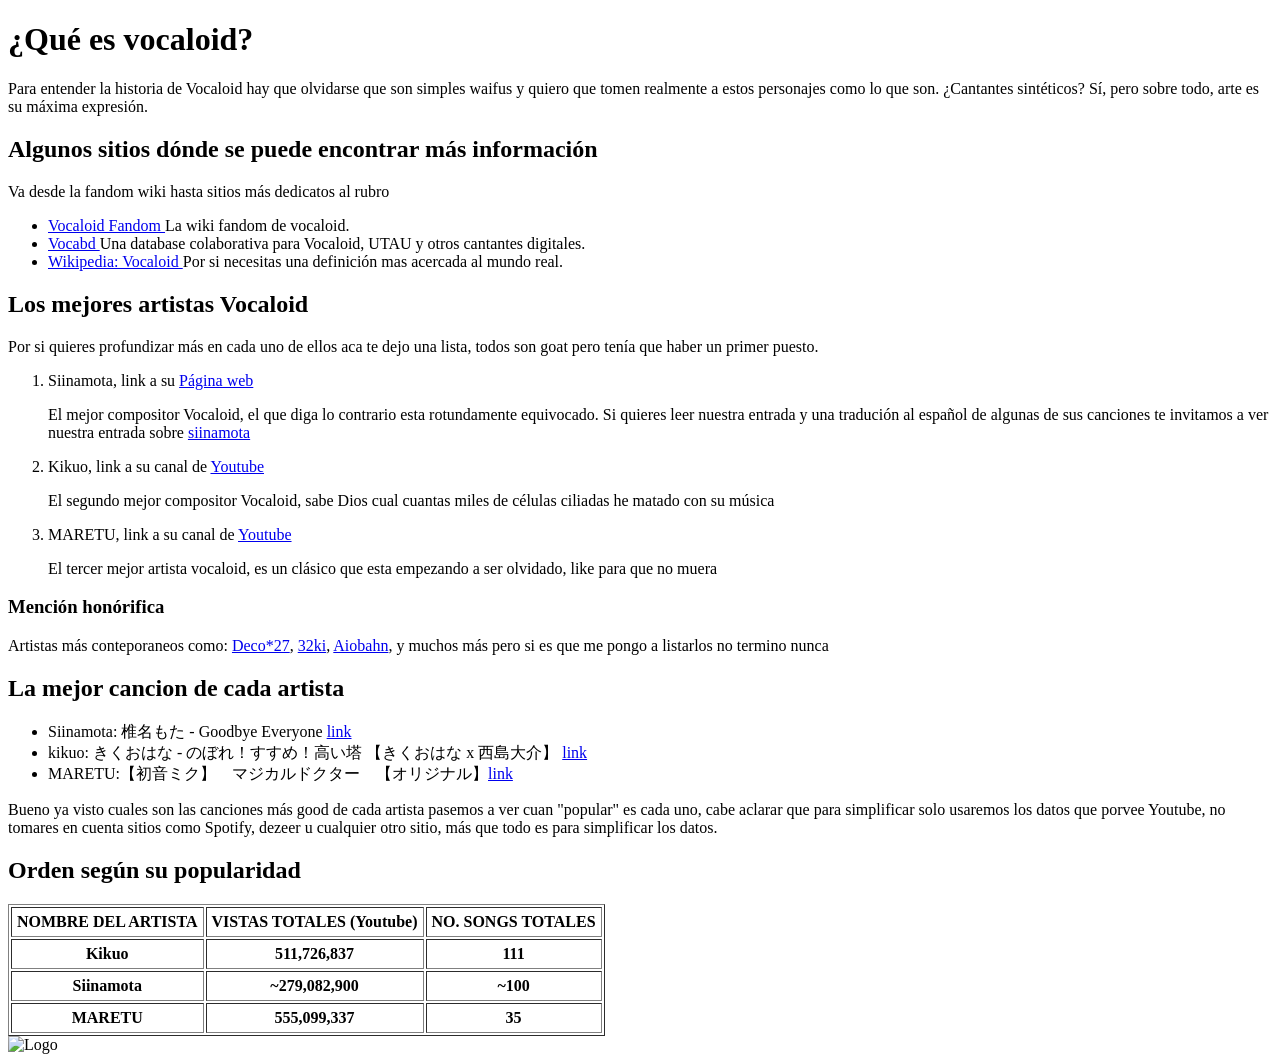
==== index.html @ b28a48ec "ya no se que hacer" ====
<!DOCTYPE html>
<html lang="es">
<head>
    <meta charset="UTF-8">
    <title>Mejores artistas de Vocaloid</title>
</head>

<body>

    <h1>¿Qué es vocaloid?</h1>

    <!--- Definicion corta de vocaloid --->
    <p>Para entender la historia de Vocaloid hay que olvidarse que son simples waifus y quiero que tomen realmente a estos personajes como lo que son. ¿Cantantes sintéticos? Sí, pero sobre todo, arte es su máxima expresión.</p>
    <!---- Hipervinculos-->

    <h2> Algunos sitios dónde se puede encontrar más información</h2>
    <p> Va desde la fandom wiki hasta sitios más dedicatos al rubro</p>
    <ul>
        <li> <a href="https://vocaloid.fandom.com/wiki/Vocaloid_Wiki" target="_blank"> Vocaloid Fandom </a> La wiki fandom de vocaloid.</li>
        <li> <a href="https://vocadb.net/" target="_blank"> Vocabd </a> Una database colaborativa para Vocaloid, UTAU y otros cantantes digitales.</li>       
        <li> <a href="https://es.wikipedia.org/wiki/Vocaloid" target="_blank"> Wikipedia: Vocaloid </a> Por si necesitas una definición mas acercada al mundo real.</li>       
    </ul>

<!-- los fucking goat-->
 <h2> Los mejores artistas Vocaloid</h2>
    <p>Por si quieres profundizar más en cada uno de ellos aca te dejo una lista, todos son goat pero tenía que haber un primer puesto.</p>
 <ol>
    <li> Siinamota, link a su <a href="https://siinamota.com/en/home">Página web</a></li>
      <p> El mejor compositor Vocaloid, el que diga lo contrario esta rotundamente equivocado. Si quieres leer nuestra entrada y una tradución al español de algunas de sus canciones te invitamos a ver nuestra entrada sobre <a href="entradas/siinamota.html">siinamota</a></p>
    <li> Kikuo, link a su canal de <a href="https://youtube.com/@kikuo_sound?si=L-wvLlUx569pnZjB" target="_blank">Youtube</a></li>
      <p> El segundo mejor compositor Vocaloid, sabe Dios cual cuantas miles de células ciliadas he matado con su música</p> 
    <li> MARETU, link a su canal de <a href="https://youtube.com/@maretuch?si=WQA4lwc9k3wOpXAF">Youtube</a></li>
      <p> El tercer mejor artista vocaloid, es un clásico que esta empezando a ser olvidado, like para que no muera</p>
 </ol>
    <h3>Mención honórifica</h3>
    <p>Artistas más conteporaneos como: <a href="https://youtube.com/@deco27?si=G-2xXk_pP5CT18aL">Deco*27</a>, <a href="https://youtube.com/@32ki_may?si=hazsgiJg9Bcw5jOr">32ki</a>, <a href="https://youtube.com/@aiobahn?si=n6Zbb8cbaQxRWvG4">Aiobahn</a>, y muchos más pero si es que me pongo a listarlos no termino nunca</p>

 <!-- canciones goood mas a detalle -->
 <h2>La mejor cancion de cada artista</h2>

 <ul>
    <li>Siinamota: 椎名もた - Goodbye Everyone <a href="https://www.youtube.com/watch?v=PkaX2ke4ttM">link</a></li>
    <li>kikuo: きくおはな - のぼれ！すすめ！高い塔 【きくおはな x 西島大介】 <a href="https://www.youtube.com/watch?v=3Wlp-G-6M14">link</a></li>
    <li>MARETU:【初音ミク】　マジカルドクター　【オリジナル】<a href="https://www.youtube.com/watch?v=Y0EcKR05Ac4">link</a></li>
 </ul>

 <!-- Tabla --> 
    <p>Bueno ya visto cuales son las canciones más good de cada artista pasemos a ver cuan "popular" es cada uno, cabe aclarar que para simplificar solo usaremos los datos que porvee Youtube, no tomares en cuenta sitios como Spotify, dezeer u cualquier otro sitio, más que todo es para simplificar los datos.</p>
<h2>Orden según su popularidad</h2>
<table border="1" cellpadding="5">
    <tr>
        <th> NOMBRE DEL ARTISTA </th>
        <th> VISTAS TOTALES (Youtube) </th>
        <th> NO. SONGS TOTALES </th>
    </tr>

    <tr>
        <th> Kikuo</th>
        <th> 511,726,837 </th>
        <th> 111 </th>
    </tr>

    <tr>
        <th>Siinamota</th>
        <th>~279,082,900</th>
        <th>~100</th>
    </tr>

    <tr>
        <th> MARETU </th>
        <th> 555,099,337 </th>
        <th> 35 </th>
    </tr>



</table>

<img src="IMAGEN.png" alt="Logo">

</body>



</html>
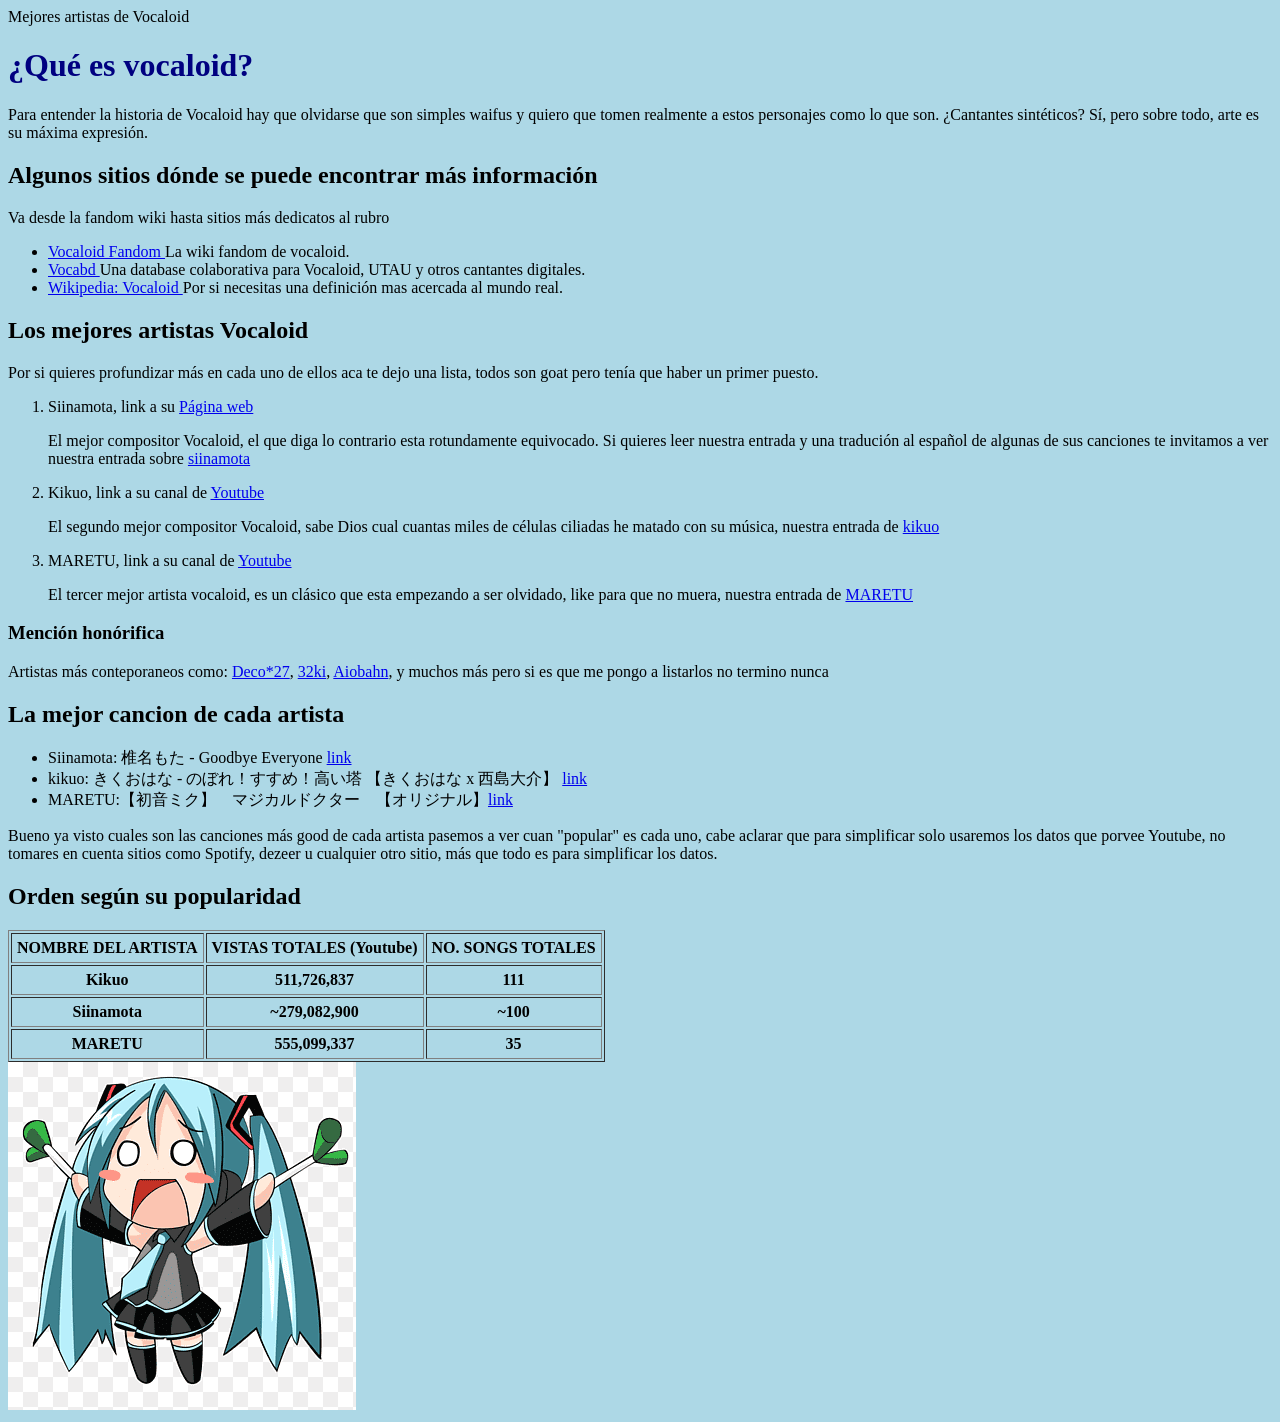
==== commit e903284f: "añadir estilos y demas" ====
--- a/index.html
+++ b/index.html
@@ -2,6 +2,7 @@
 <html lang="es">
 <head>
     <meta charset="UTF-8">
+    <link rel="stylesheet" href="css/style.css"
     <title>Mejores artistas de Vocaloid</title>
 </head>
 
@@ -28,9 +29,9 @@
     <li> Siinamota, link a su <a href="https://siinamota.com/en/home">Página web</a></li>
       <p> El mejor compositor Vocaloid, el que diga lo contrario esta rotundamente equivocado. Si quieres leer nuestra entrada y una tradución al español de algunas de sus canciones te invitamos a ver nuestra entrada sobre <a href="entradas/siinamota.html">siinamota</a></p>
     <li> Kikuo, link a su canal de <a href="https://youtube.com/@kikuo_sound?si=L-wvLlUx569pnZjB" target="_blank">Youtube</a></li>
-      <p> El segundo mejor compositor Vocaloid, sabe Dios cual cuantas miles de células ciliadas he matado con su música</p> 
+      <p> El segundo mejor compositor Vocaloid, sabe Dios cual cuantas miles de células ciliadas he matado con su música, nuestra entrada de <a href="entradas/kikuo.html">kikuo</a></p> 
     <li> MARETU, link a su canal de <a href="https://youtube.com/@maretuch?si=WQA4lwc9k3wOpXAF">Youtube</a></li>
-      <p> El tercer mejor artista vocaloid, es un clásico que esta empezando a ser olvidado, like para que no muera</p>
+      <p> El tercer mejor artista vocaloid, es un clásico que esta empezando a ser olvidado, like para que no muera, nuestra entrada de <a href="entradas/maretu.html">MARETU</a></p>
  </ol>
     <h3>Mención honórifica</h3>
     <p>Artistas más conteporaneos como: <a href="https://youtube.com/@deco27?si=G-2xXk_pP5CT18aL">Deco*27</a>, <a href="https://youtube.com/@32ki_may?si=hazsgiJg9Bcw5jOr">32ki</a>, <a href="https://youtube.com/@aiobahn?si=n6Zbb8cbaQxRWvG4">Aiobahn</a>, y muchos más pero si es que me pongo a listarlos no termino nunca</p>
@@ -76,7 +77,7 @@
 
 </table>
 
-<img src="IMAGEN.png" alt="Logo">
+<img src="images/miki_miku.png" alt="miku">
 
 </body>
 
--- a/css/style.css
+++ b/css/style.css
@@ -0,0 +1,2 @@
+body { background-color: lightblue; }
+h1 { color: navy; }
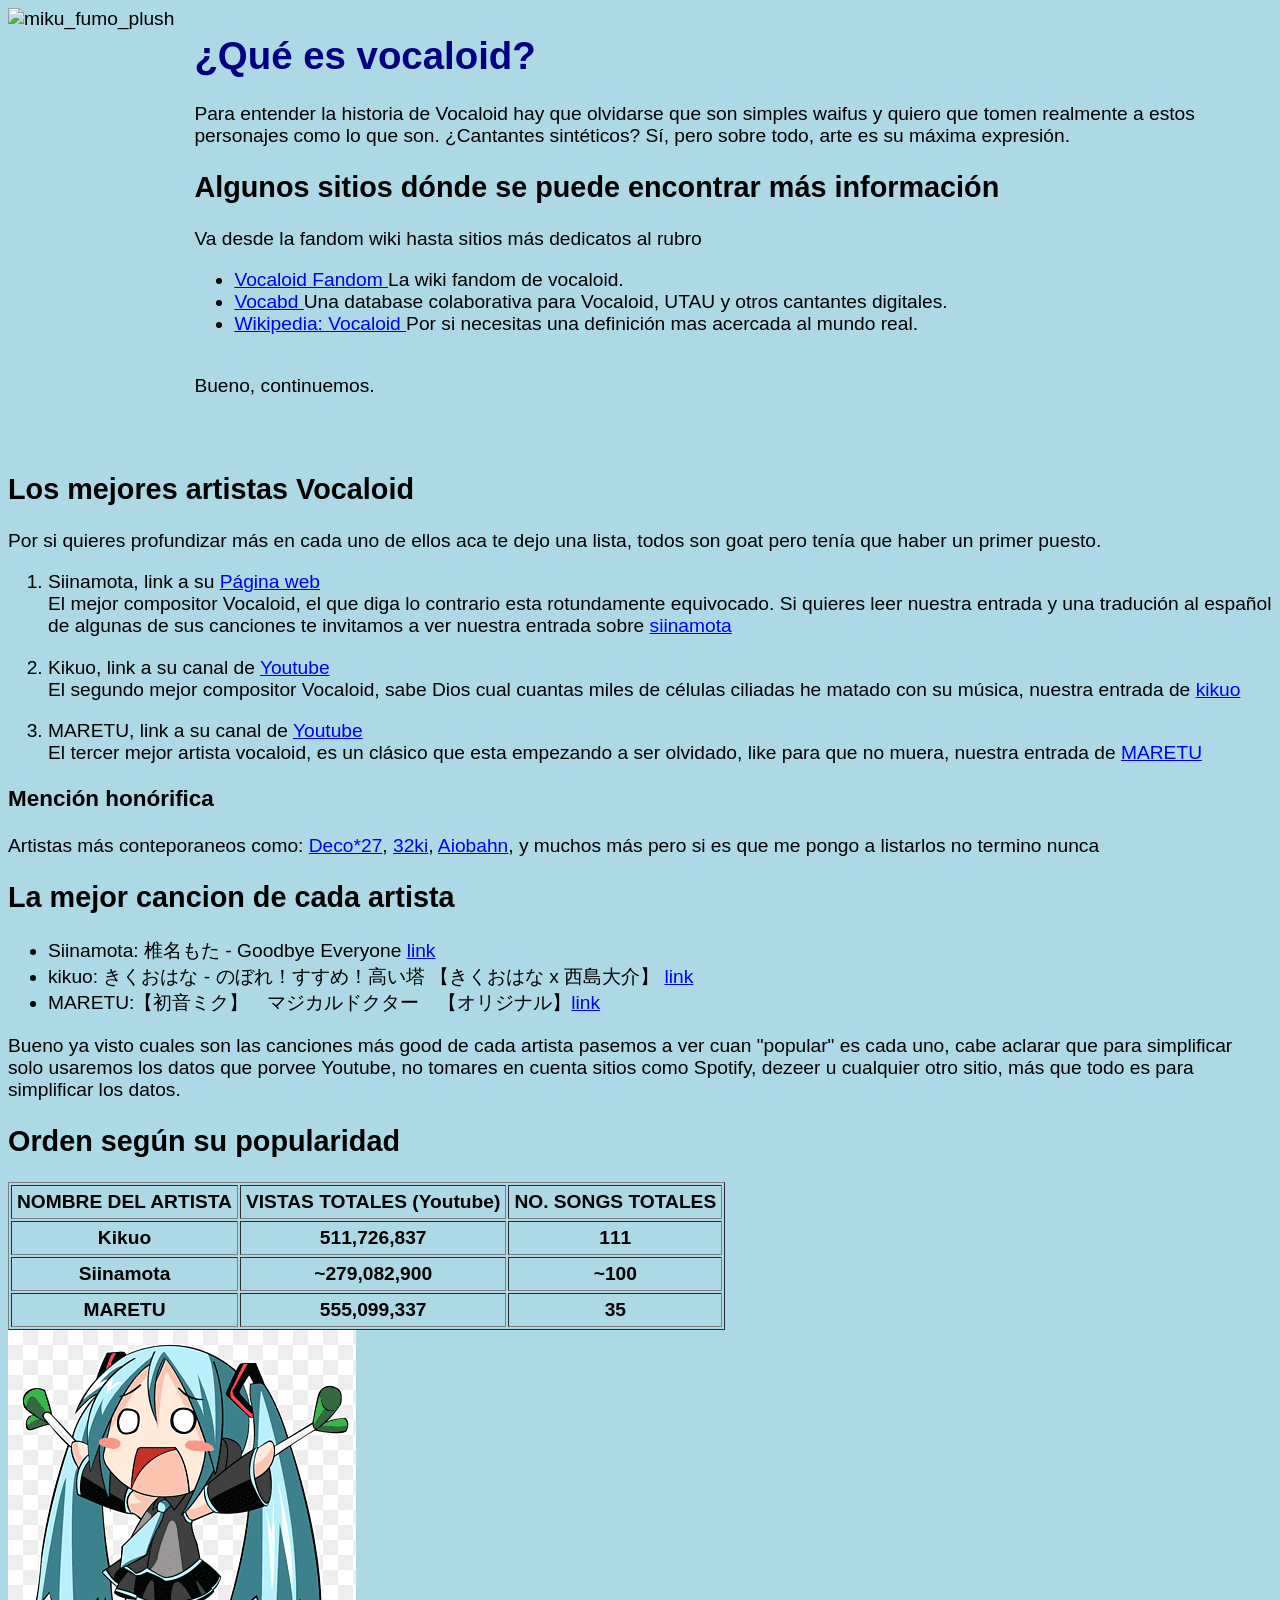
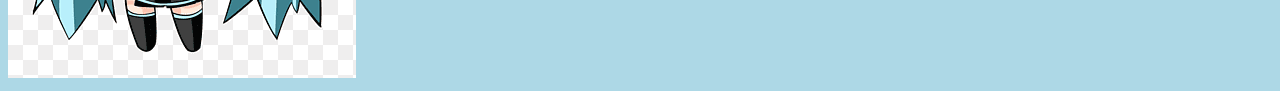
==== commit e11c2aa0: "introduciendo estilos sutiles a la web" ====
--- a/index.html
+++ b/index.html
@@ -1,13 +1,18 @@
 <!DOCTYPE html>
 <html lang="es">
 <head>
+    <meta name="viewport" content="width=device-width, initial-scale=1.0">
     <meta charset="UTF-8">
+    <title> Mejores Artistas Vocaloid </title>
     <link rel="stylesheet" href="css/style.css"
-    <title>Mejores artistas de Vocaloid</title>
 </head>
 
 <body>
-
+  <div class="media">
+      <div class="images">
+        <img src="https://i.ebayimg.com/images/g/JZQAAeSw48ZpPXd6/s-l1200.jpg" alt="miku_fumo_plush"/>
+      </div>
+      <div class="content">
     <h1>¿Qué es vocaloid?</h1>
 
     <!--- Definicion corta de vocaloid --->
@@ -21,8 +26,11 @@
         <li> <a href="https://vocadb.net/" target="_blank"> Vocabd </a> Una database colaborativa para Vocaloid, UTAU y otros cantantes digitales.</li>       
         <li> <a href="https://es.wikipedia.org/wiki/Vocaloid" target="_blank"> Wikipedia: Vocaloid </a> Por si necesitas una definición mas acercada al mundo real.</li>       
     </ul>
-
+      </div>
+      <div class="footer">Bueno, continuemos.</div>
+  </div>
 <!-- los fucking goat-->
+    <div class="content">
  <h2> Los mejores artistas Vocaloid</h2>
     <p>Por si quieres profundizar más en cada uno de ellos aca te dejo una lista, todos son goat pero tenía que haber un primer puesto.</p>
  <ol>
@@ -35,8 +43,8 @@
  </ol>
     <h3>Mención honórifica</h3>
     <p>Artistas más conteporaneos como: <a href="https://youtube.com/@deco27?si=G-2xXk_pP5CT18aL">Deco*27</a>, <a href="https://youtube.com/@32ki_may?si=hazsgiJg9Bcw5jOr">32ki</a>, <a href="https://youtube.com/@aiobahn?si=n6Zbb8cbaQxRWvG4">Aiobahn</a>, y muchos más pero si es que me pongo a listarlos no termino nunca</p>
-
- <!-- canciones goood mas a detalle -->
+    </div>
+  <!-- canciones goood mas a detalle -->
  <h2>La mejor cancion de cada artista</h2>
 
  <ul>
@@ -76,8 +84,9 @@
 
 
 </table>
-
+<div class="img"> 
 <img src="images/miki_miku.png" alt="miku">
+</div>
 
 </body>
 
--- a/css/style.css
+++ b/css/style.css
@@ -1,2 +1,45 @@
 body { background-color: lightblue; }
 h1 { color: navy; }
+body {
+  font: 1.2em sans-serif;
+}
+
+img {
+  max-width: 100%;
+}
+
+p {
+  margin: 0 0 1em 0;
+}
+
+@media (width >= 500px) {
+  .media {
+    display: grid;
+    grid-template-columns: fit-content(200px) 1fr;
+    grid-template-rows: 1fr auto;
+    grid-template-areas:
+      "image content"
+      "image footer";
+    grid-gap: 20px;
+    margin-bottom: 4em;
+  }
+
+  .media-flip {
+    grid-template-columns: 1fr fit-content(250px);
+    grid-template-areas:
+      "content image"
+      "footer image";
+  }
+
+  .img {
+    grid-area: image;
+  }
+
+  .content {
+    grid-area: content;
+  }
+
+  .footer {
+    grid-area: footer;
+  }
+}
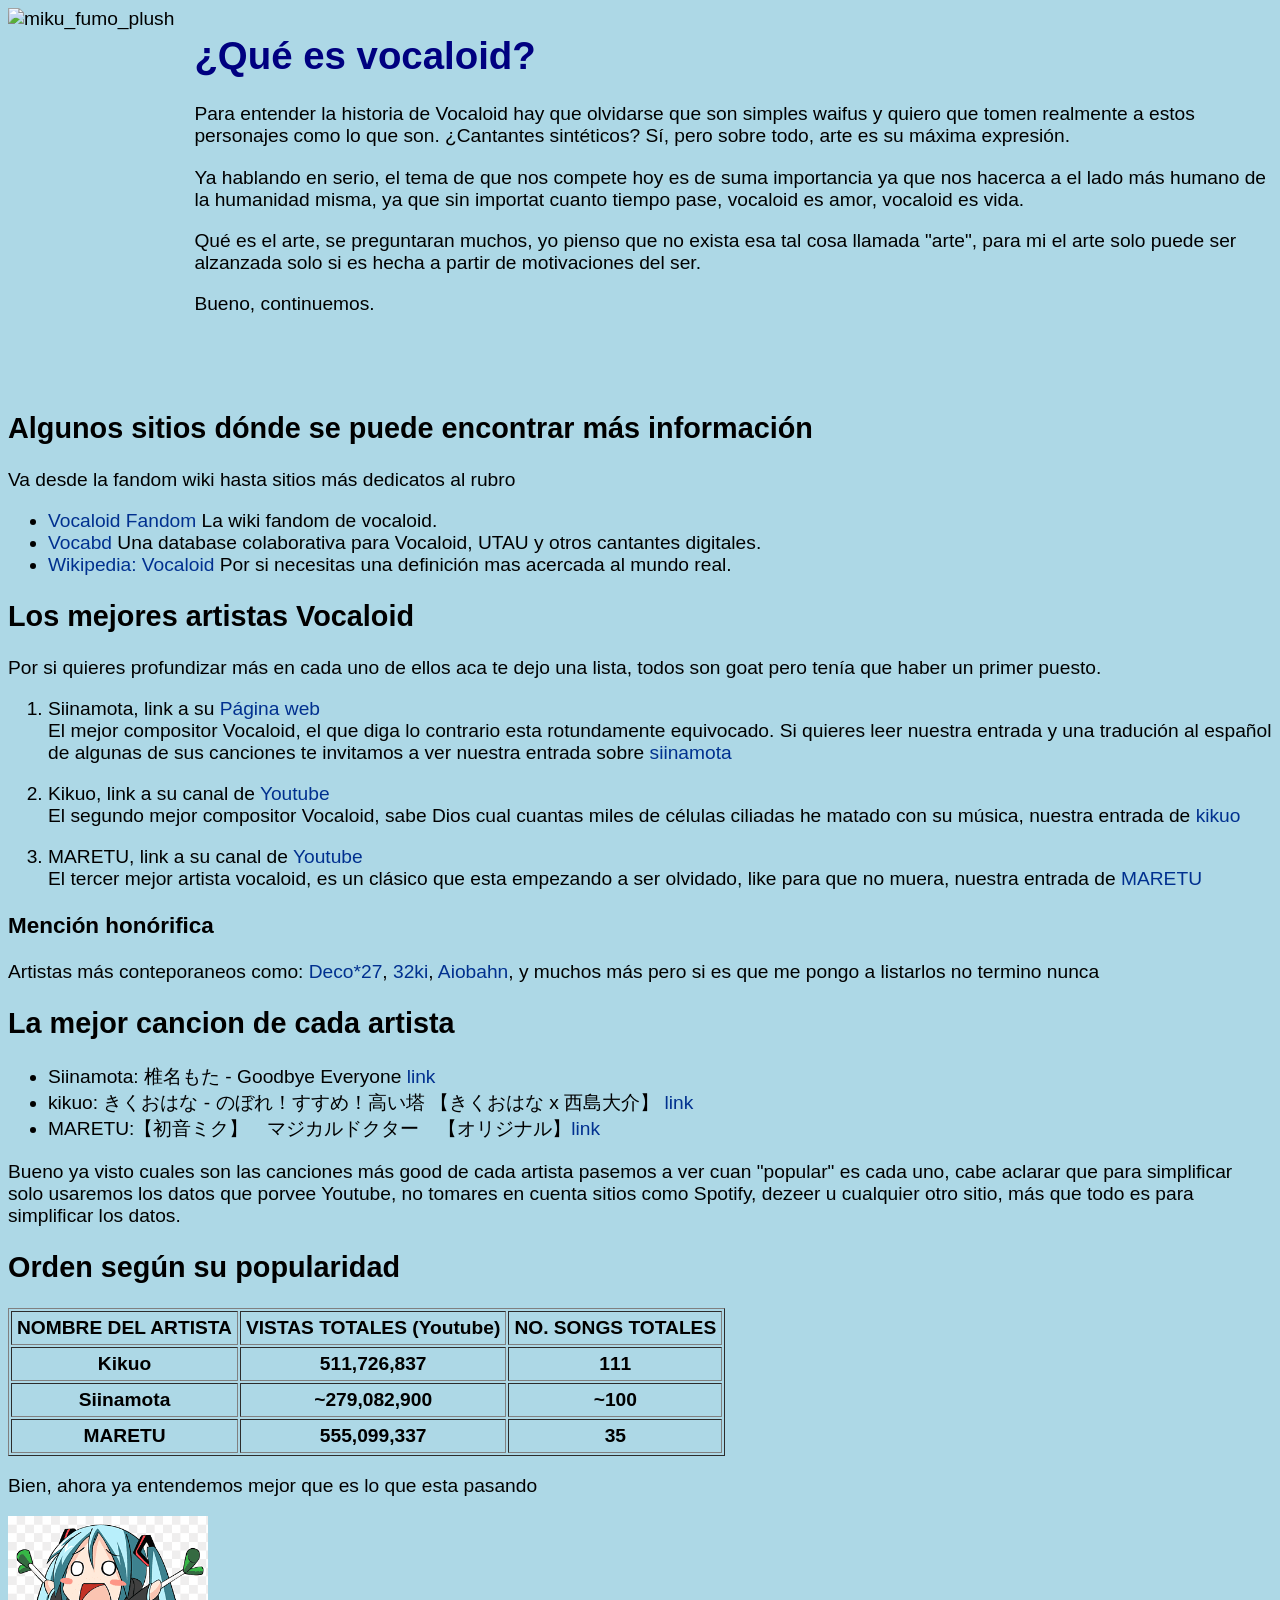
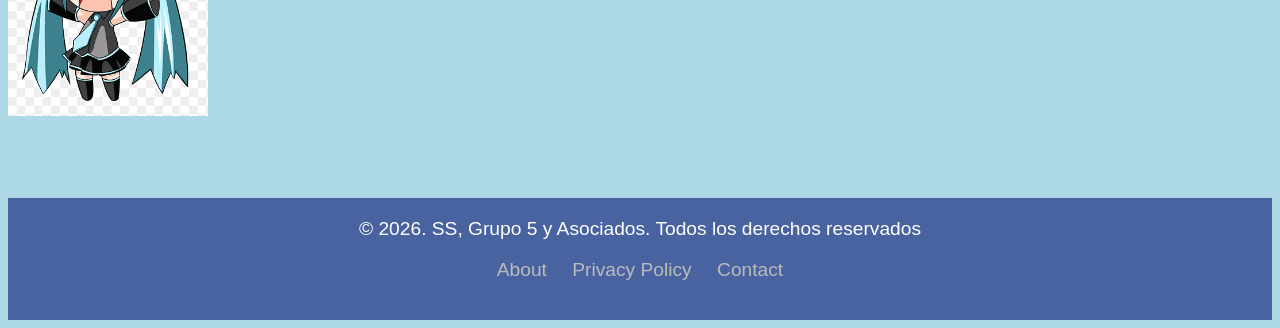
==== commit 9e7ed6e9: "new changes in the main page" ====
--- a/index.html
+++ b/index.html
@@ -16,24 +16,28 @@
     <h1>¿Qué es vocaloid?</h1>
 
     <!--- Definicion corta de vocaloid --->
-    <p>Para entender la historia de Vocaloid hay que olvidarse que son simples waifus y quiero que tomen realmente a estos personajes como lo que son. ¿Cantantes sintéticos? Sí, pero sobre todo, arte es su máxima expresión.</p>
+     <p>Para entender la historia de Vocaloid hay que olvidarse que son simples waifus y quiero que tomen realmente a estos personajes como lo que son. ¿Cantantes sintéticos? Sí, pero sobre todo, arte es su máxima expresión.</p>
+     <p>Ya hablando en serio, el tema de que nos compete hoy es de suma importancia ya que nos hacerca a el lado más humano de la humanidad misma, ya que sin importat cuanto tiempo pase, vocaloid es amor, vocaloid es vida.</p>
+     <p>Qué es el arte, se preguntaran muchos, yo pienso que no exista esa tal cosa llamada "arte", para mi el arte solo puede ser alzanzada solo si es hecha a partir de motivaciones del ser. </p>
+      <div class="footer">Bueno, continuemos.</div>
+      </div>
+  </div>
+
+    <div class="content">
     <!---- Hipervinculos-->
-
-    <h2> Algunos sitios dónde se puede encontrar más información</h2>
+  <h2> Algunos sitios dónde se puede encontrar más información</h2>
     <p> Va desde la fandom wiki hasta sitios más dedicatos al rubro</p>
-    <ul>
+    <ul class="estilo-link">
         <li> <a href="https://vocaloid.fandom.com/wiki/Vocaloid_Wiki" target="_blank"> Vocaloid Fandom </a> La wiki fandom de vocaloid.</li>
         <li> <a href="https://vocadb.net/" target="_blank"> Vocabd </a> Una database colaborativa para Vocaloid, UTAU y otros cantantes digitales.</li>       
         <li> <a href="https://es.wikipedia.org/wiki/Vocaloid" target="_blank"> Wikipedia: Vocaloid </a> Por si necesitas una definición mas acercada al mundo real.</li>       
     </ul>
-      </div>
-      <div class="footer">Bueno, continuemos.</div>
-  </div>
+    </div>
 <!-- los fucking goat-->
     <div class="content">
  <h2> Los mejores artistas Vocaloid</h2>
     <p>Por si quieres profundizar más en cada uno de ellos aca te dejo una lista, todos son goat pero tenía que haber un primer puesto.</p>
- <ol>
+ <ol class="estilo-link">
     <li> Siinamota, link a su <a href="https://siinamota.com/en/home">Página web</a></li>
       <p> El mejor compositor Vocaloid, el que diga lo contrario esta rotundamente equivocado. Si quieres leer nuestra entrada y una tradución al español de algunas de sus canciones te invitamos a ver nuestra entrada sobre <a href="entradas/siinamota.html">siinamota</a></p>
     <li> Kikuo, link a su canal de <a href="https://youtube.com/@kikuo_sound?si=L-wvLlUx569pnZjB" target="_blank">Youtube</a></li>
@@ -42,12 +46,13 @@
       <p> El tercer mejor artista vocaloid, es un clásico que esta empezando a ser olvidado, like para que no muera, nuestra entrada de <a href="entradas/maretu.html">MARETU</a></p>
  </ol>
     <h3>Mención honórifica</h3>
-    <p>Artistas más conteporaneos como: <a href="https://youtube.com/@deco27?si=G-2xXk_pP5CT18aL">Deco*27</a>, <a href="https://youtube.com/@32ki_may?si=hazsgiJg9Bcw5jOr">32ki</a>, <a href="https://youtube.com/@aiobahn?si=n6Zbb8cbaQxRWvG4">Aiobahn</a>, y muchos más pero si es que me pongo a listarlos no termino nunca</p>
+    <p class="estilo-link">Artistas más conteporaneos como: <a href="https://youtube.com/@deco27?si=G-2xXk_pP5CT18aL">Deco*27</a>, <a href="https://youtube.com/@32ki_may?si=hazsgiJg9Bcw5jOr">32ki</a>, <a href="https://youtube.com/@aiobahn?si=n6Zbb8cbaQxRWvG4">Aiobahn</a>, y muchos más pero si es que me pongo a listarlos no termino nunca</p>
     </div>
   <!-- canciones goood mas a detalle -->
+<div class="content">
  <h2>La mejor cancion de cada artista</h2>
 
- <ul>
+ <ul class="estilo-link">
     <li>Siinamota: 椎名もた - Goodbye Everyone <a href="https://www.youtube.com/watch?v=PkaX2ke4ttM">link</a></li>
     <li>kikuo: きくおはな - のぼれ！すすめ！高い塔 【きくおはな x 西島大介】 <a href="https://www.youtube.com/watch?v=3Wlp-G-6M14">link</a></li>
     <li>MARETU:【初音ミク】　マジカルドクター　【オリジナル】<a href="https://www.youtube.com/watch?v=Y0EcKR05Ac4">link</a></li>
@@ -55,7 +60,11 @@
 
  <!-- Tabla --> 
     <p>Bueno ya visto cuales son las canciones más good de cada artista pasemos a ver cuan "popular" es cada uno, cabe aclarar que para simplificar solo usaremos los datos que porvee Youtube, no tomares en cuenta sitios como Spotify, dezeer u cualquier otro sitio, más que todo es para simplificar los datos.</p>
+</div>
+
+<div class="content">
 <h2>Orden según su popularidad</h2>
+      <p> 
 <table border="1" cellpadding="5">
     <tr>
         <th> NOMBRE DEL ARTISTA </th>
@@ -80,16 +89,31 @@
         <th> 555,099,337 </th>
         <th> 35 </th>
     </tr>
+</table>
+</p>
+</div>
 
-
-
-</table>
+<p>
+<div class="footer"> Bien, ahora ya entendemos mejor que es lo que esta pasando</div>
+</p>
+<div class="media"> 
 <div class="img"> 
 <img src="images/miki_miku.png" alt="miku">
+</div>
 </div>
 
 </body>
 
+<footer class="simple-footer">
+    <div class="footer-content">
+        <p>&copy; 2026. SS, Grupo 5 y Asociados. Todos los derechos reservados</p>
+        <ul class="footer-links">
+            <li><a href="https://www.youtube.com/watch?v=dQw4w9WgXcQ">About</a></li>
+            <li><a href="https://www.youtube.com/watch?v=dQw4w9WgXcQ">Privacy Policy</a></li>
+            <li><a href="https://www.youtube.com/watch?v=dQw4w9WgXcQ">Contact</a></li>
+        </ul>
+    </div>
+</footer>
 
 
 </html>
--- a/css/style.css
+++ b/css/style.css
@@ -10,6 +10,15 @@
 
 p {
   margin: 0 0 1em 0;
+}
+
+.estilo-link a:hover {
+    color: #fff; /* se pone chingon a pasar el cursor alv */
+}
+
+.estilo-link a {
+    color: #00308F;
+    text-decoration: none;
 }
 
 @media (width >= 500px) {
@@ -43,3 +52,34 @@
     grid-area: footer;
   }
 }
+
+.simple-footer {
+    background-color: #4863A0; /* Dark background */
+    color: #fff;            /* White text */
+    padding: 20px 0;
+    text-align: center;
+    font-family: Arial, sans-serif;
+}
+
+.footer-content p {
+    margin-bottom: 10px;
+}
+
+.footer-links {
+    list-style: none;
+    padding: 0;
+}
+
+.footer-links li {
+    display: inline;
+    margin: 0 10px;
+}
+
+.footer-links a {
+    color: #bbb;
+    text-decoration: none;
+}
+
+.footer-links a:hover {
+    color: #fff; /* Highlights on hover */
+}
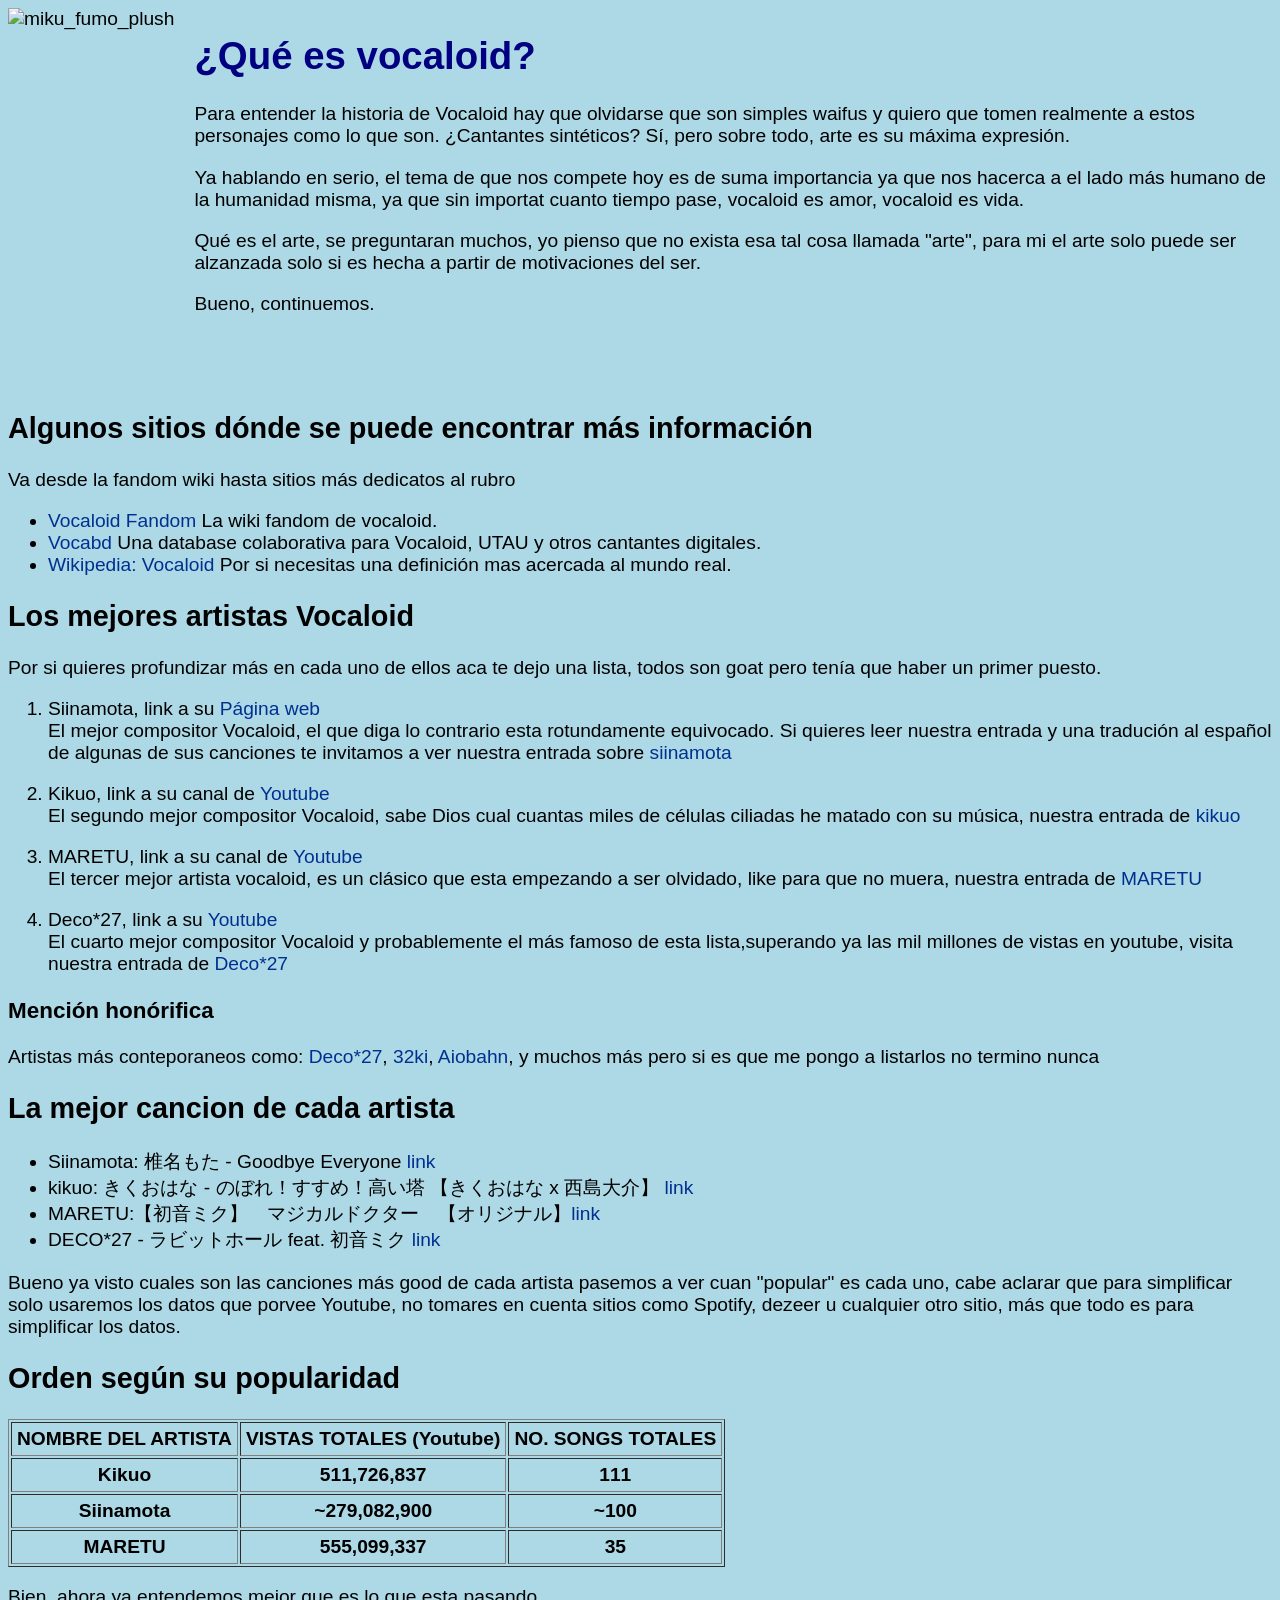
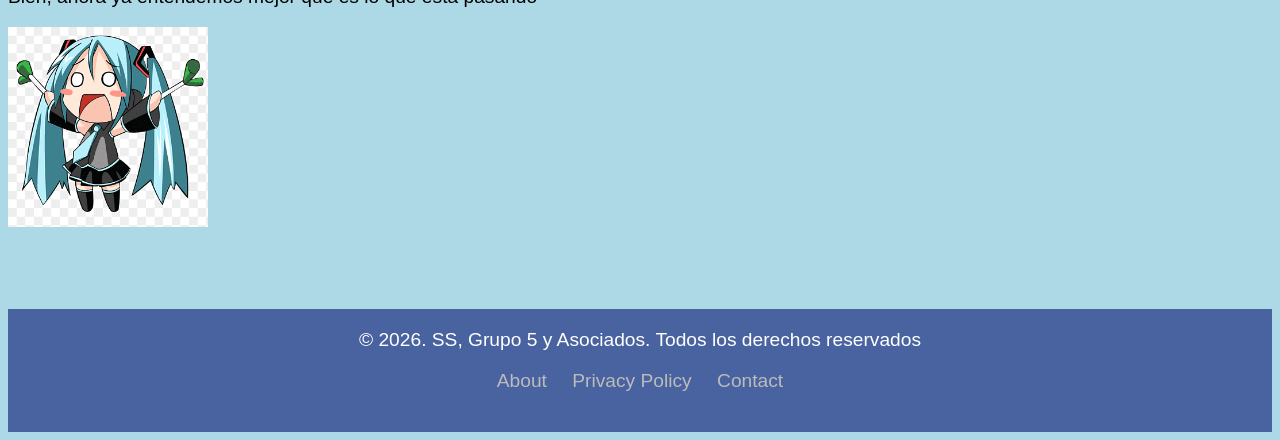
==== commit feebf21c: "acualizando el index" ====
--- a/index.html
+++ b/index.html
@@ -44,7 +44,9 @@
       <p> El segundo mejor compositor Vocaloid, sabe Dios cual cuantas miles de células ciliadas he matado con su música, nuestra entrada de <a href="entradas/kikuo.html">kikuo</a></p> 
     <li> MARETU, link a su canal de <a href="https://youtube.com/@maretuch?si=WQA4lwc9k3wOpXAF">Youtube</a></li>
       <p> El tercer mejor artista vocaloid, es un clásico que esta empezando a ser olvidado, like para que no muera, nuestra entrada de <a href="entradas/maretu.html">MARETU</a></p>
- </ol>
+    <li> Deco*27, link a su <a href="https://youtube.com/@deco27?si=daiIxT9IH2gxz4mN">Youtube</a></li>
+      <p>El cuarto mejor compositor Vocaloid y probablemente el más famoso de esta lista,superando ya las mil millones de vistas en youtube, visita nuestra entrada de <a href="entradas/deco27.html">Deco*27</a> </p>
+  </ol>
     <h3>Mención honórifica</h3>
     <p class="estilo-link">Artistas más conteporaneos como: <a href="https://youtube.com/@deco27?si=G-2xXk_pP5CT18aL">Deco*27</a>, <a href="https://youtube.com/@32ki_may?si=hazsgiJg9Bcw5jOr">32ki</a>, <a href="https://youtube.com/@aiobahn?si=n6Zbb8cbaQxRWvG4">Aiobahn</a>, y muchos más pero si es que me pongo a listarlos no termino nunca</p>
     </div>
@@ -56,7 +58,8 @@
     <li>Siinamota: 椎名もた - Goodbye Everyone <a href="https://www.youtube.com/watch?v=PkaX2ke4ttM">link</a></li>
     <li>kikuo: きくおはな - のぼれ！すすめ！高い塔 【きくおはな x 西島大介】 <a href="https://www.youtube.com/watch?v=3Wlp-G-6M14">link</a></li>
     <li>MARETU:【初音ミク】　マジカルドクター　【オリジナル】<a href="https://www.youtube.com/watch?v=Y0EcKR05Ac4">link</a></li>
- </ul>
+    <li>DECO*27 - ラビットホール feat. 初音ミク <a href="https://www.youtube.com/watch?v=eSW2LVbPThw">link</a></li> 
+</ul>
 
  <!-- Tabla --> 
     <p>Bueno ya visto cuales son las canciones más good de cada artista pasemos a ver cuan "popular" es cada uno, cabe aclarar que para simplificar solo usaremos los datos que porvee Youtube, no tomares en cuenta sitios como Spotify, dezeer u cualquier otro sitio, más que todo es para simplificar los datos.</p>
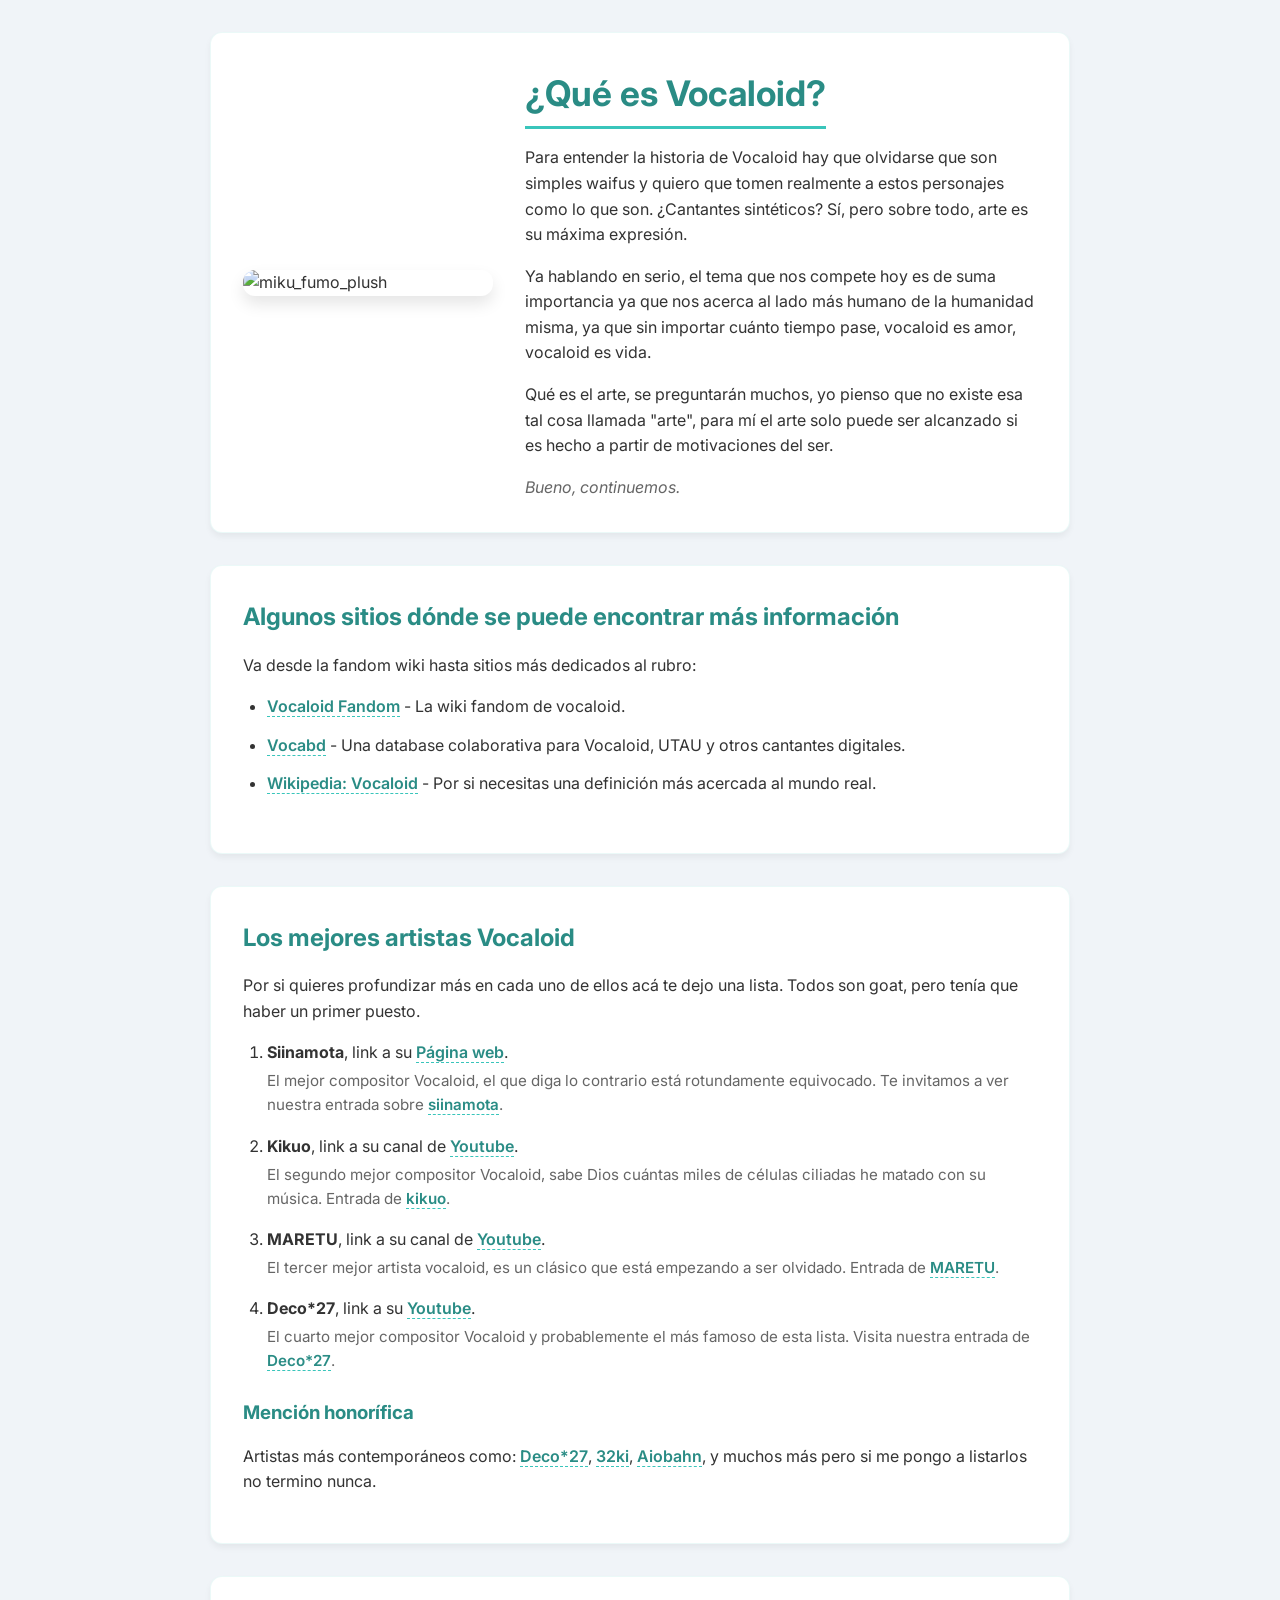
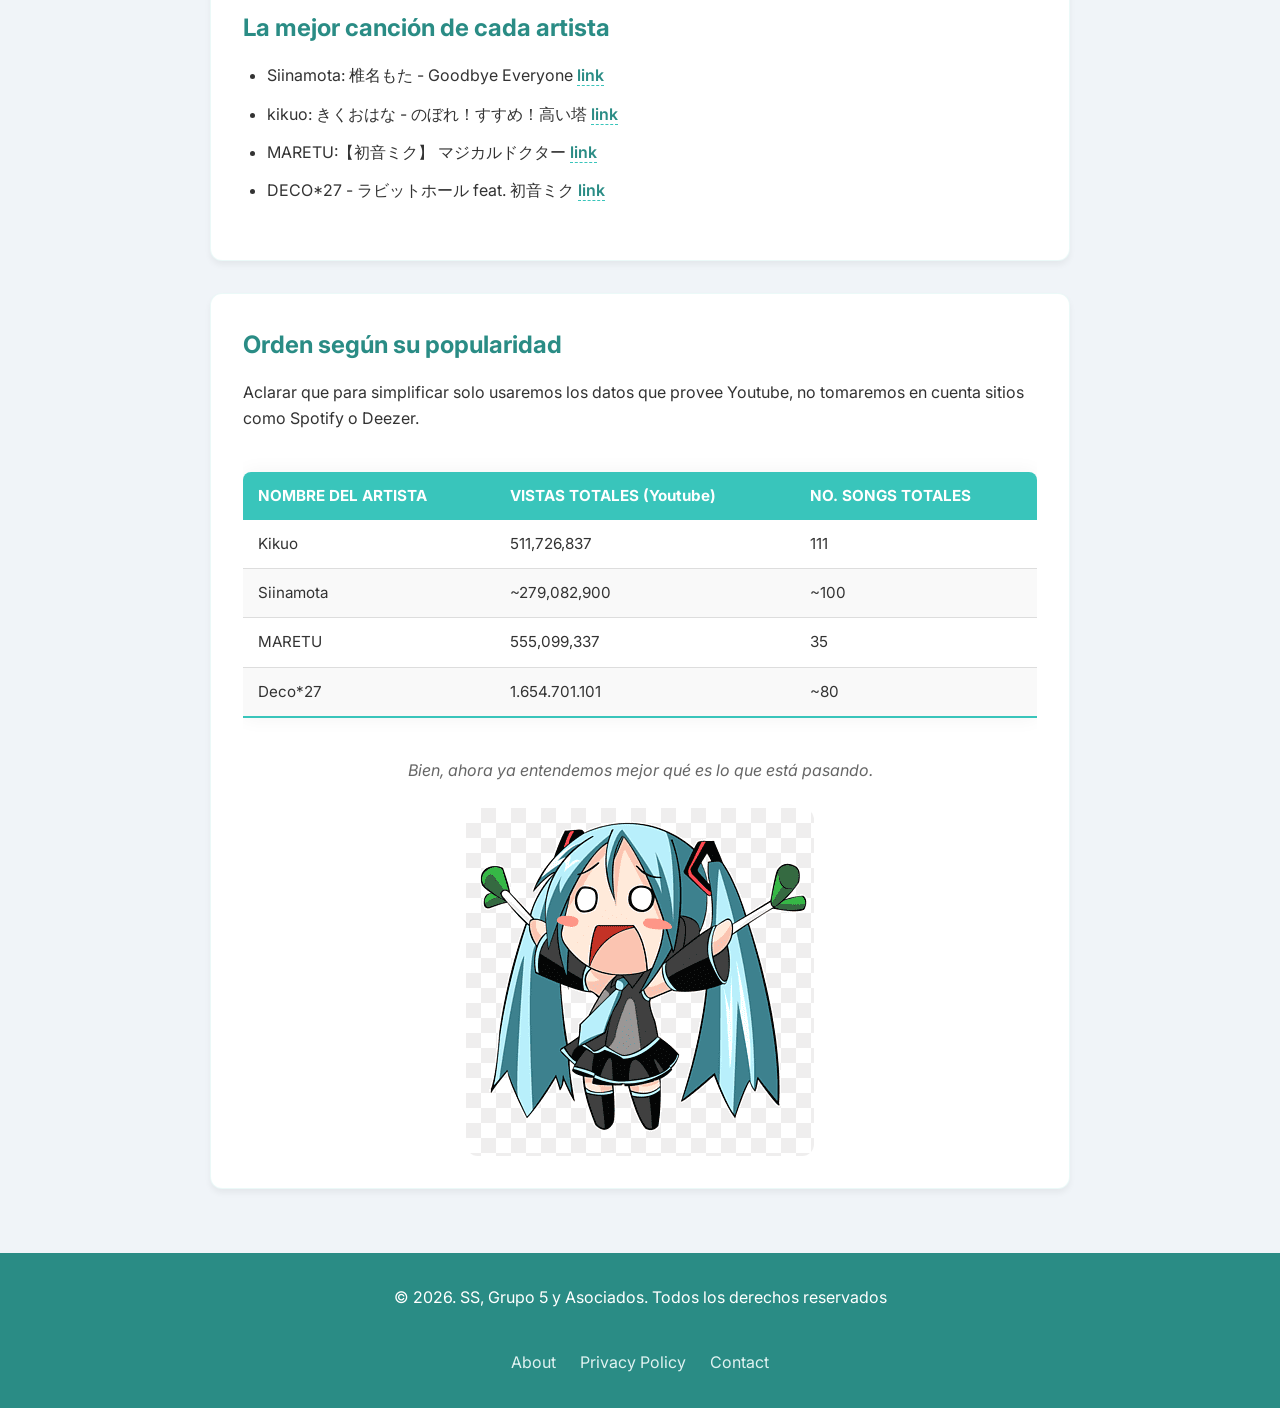
==== commit a3faf49d: "refactorizando el html y csss pa que termine de quedar good" ====
--- a/index.html
+++ b/index.html
@@ -1,122 +1,129 @@
 <!DOCTYPE html>
 <html lang="es">
 <head>
+    <meta charset="UTF-8">
     <meta name="viewport" content="width=device-width, initial-scale=1.0">
-    <meta charset="UTF-8">
-    <title> Mejores Artistas Vocaloid </title>
-    <link rel="stylesheet" href="css/style.css"
+    <title>Mejores Artistas Vocaloid</title>
+    <link href="https://fonts.googleapis.com/css2?family=Inter:wght@400;600;700&display=swap" rel="stylesheet">
+    <link rel="stylesheet" href="css/style.css">
 </head>
 
 <body>
-  <div class="media">
-      <div class="images">
-        <img src="https://i.ebayimg.com/images/g/JZQAAeSw48ZpPXd6/s-l1200.jpg" alt="miku_fumo_plush"/>
+  <div class="container">
+    
+      <header class="media hero-section box">
+          <div class="img-container">
+            <img src="https://i.ebayimg.com/images/g/JZQAAeSw48ZpPXd6/s-l1200.jpg" alt="miku_fumo_plush" class="rounded-img shadow"/>
+          </div>
+          <div class="content">
+            <h1>¿Qué es Vocaloid?</h1>
+            <p>Para entender la historia de Vocaloid hay que olvidarse que son simples waifus y quiero que tomen realmente a estos personajes como lo que son. ¿Cantantes sintéticos? Sí, pero sobre todo, arte es su máxima expresión.</p>
+            <p>Ya hablando en serio, el tema que nos compete hoy es de suma importancia ya que nos acerca al lado más humano de la humanidad misma, ya que sin importar cuánto tiempo pase, vocaloid es amor, vocaloid es vida.</p>
+            <p>Qué es el arte, se preguntarán muchos, yo pienso que no existe esa tal cosa llamada "arte", para mí el arte solo puede ser alcanzado si es hecho a partir de motivaciones del ser.</p>
+            <span class="footer-note">Bueno, continuemos.</span>
+          </div>
+      </header>
+
+      <section class="content box">
+        <h2>Algunos sitios dónde se puede encontrar más información</h2>
+        <p>Va desde la fandom wiki hasta sitios más dedicados al rubro:</p>
+        <ul class="estilo-link custom-list">
+            <li><a href="https://vocaloid.fandom.com/wiki/Vocaloid_Wiki" target="_blank">Vocaloid Fandom</a> - La wiki fandom de vocaloid.</li>
+            <li><a href="https://vocadb.net/" target="_blank">Vocabd</a> - Una database colaborativa para Vocaloid, UTAU y otros cantantes digitales.</li>       
+            <li><a href="https://es.wikipedia.org/wiki/Vocaloid" target="_blank">Wikipedia: Vocaloid</a> - Por si necesitas una definición más acercada al mundo real.</li>       
+        </ul>
+      </section>
+
+      <section class="content box">
+        <h2>Los mejores artistas Vocaloid</h2>
+        <p>Por si quieres profundizar más en cada uno de ellos acá te dejo una lista. Todos son goat, pero tenía que haber un primer puesto.</p>
+        <ol class="estilo-link custom-list">
+            <li>
+              <strong>Siinamota</strong>, link a su <a href="https://siinamota.com/en/home">Página web</a>.
+              <p class="sub-text">El mejor compositor Vocaloid, el que diga lo contrario está rotundamente equivocado. Te invitamos a ver nuestra entrada sobre <a href="entradas/siinamota.html">siinamota</a>.</p>
+            </li>
+            <li>
+              <strong>Kikuo</strong>, link a su canal de <a href="https://youtube.com/@kikuo_sound?si=L-wvLlUx569pnZjB" target="_blank">Youtube</a>.
+              <p class="sub-text">El segundo mejor compositor Vocaloid, sabe Dios cuántas miles de células ciliadas he matado con su música. Entrada de <a href="entradas/kikuo.html">kikuo</a>.</p> 
+            </li>
+            <li>
+              <strong>MARETU</strong>, link a su canal de <a href="https://youtube.com/@maretuch?si=WQA4lwc9k3wOpXAF">Youtube</a>.
+              <p class="sub-text">El tercer mejor artista vocaloid, es un clásico que está empezando a ser olvidado. Entrada de <a href="entradas/maretu.html">MARETU</a>.</p>
+            </li>
+            <li>
+              <strong>Deco*27</strong>, link a su <a href="https://youtube.com/@deco27?si=daiIxT9IH2gxz4mN">Youtube</a>.
+              <p class="sub-text">El cuarto mejor compositor Vocaloid y probablemente el más famoso de esta lista. Visita nuestra entrada de <a href="entradas/deco27.html">Deco*27</a>.</p>
+            </li>
+        </ol>
+
+        <h3>Mención honorífica</h3>
+        <p class="estilo-link">Artistas más contemporáneos como: <a href="https://youtube.com/@deco27?si=G-2xXk_pP5CT18aL">Deco*27</a>, <a href="https://youtube.com/@32ki_may?si=hazsgiJg9Bcw5jOr">32ki</a>, <a href="https://youtube.com/@aiobahn?si=n6Zbb8cbaQxRWvG4">Aiobahn</a>, y muchos más pero si me pongo a listarlos no termino nunca.</p>
+      </section>
+
+      <section class="content box">
+        <h2>La mejor canción de cada artista</h2>
+        <ul class="estilo-link custom-list">
+            <li>Siinamota: 椎名もた - Goodbye Everyone <a href="https://www.youtube.com/watch?v=PkaX2ke4ttM">link</a></li>
+            <li>kikuo: きくおはな - のぼれ！すすめ！高い塔 <a href="https://www.youtube.com/watch?v=3Wlp-G-6M14">link</a></li>
+            <li>MARETU:【初音ミク】 マジカルドクター <a href="https://www.youtube.com/watch?v=Y0EcKR05Ac4">link</a></li>
+            <li>DECO*27 - ラビットホール feat. 初音ミク <a href="https://www.youtube.com/watch?v=eSW2LVbPThw">link</a></li> 
+        </ul>
+      </section>
+
+      <section class="content box">
+        <h2>Orden según su popularidad</h2>
+        <p>Aclarar que para simplificar solo usaremos los datos que provee Youtube, no tomaremos en cuenta sitios como Spotify o Deezer.</p>
+        
+        <div class="table-responsive">
+          <table class="styled-table">
+            <thead>
+              <tr>
+                  <th>NOMBRE DEL ARTISTA</th>
+                  <th>VISTAS TOTALES (Youtube)</th>
+                  <th>NO. SONGS TOTALES</th>
+              </tr>
+            </thead>
+            <tbody>
+              <tr>
+                  <td>Kikuo</td>
+                  <td>511,726,837</td>
+                  <td>111</td>
+              </tr>
+              <tr>
+                  <td>Siinamota</td>
+                  <td>~279,082,900</td>
+                  <td>~100</td>
+              </tr>
+              <tr>
+                  <td>MARETU</td>
+                  <td>555,099,337</td>
+                  <td>35</td>
+              </tr>
+              <tr>
+                  <td>Deco*27</td>
+                  <td>1.654.701.101</td>
+                  <td>~80</td>
+              </tr>
+            </tbody>
+          </table>
+        </div>
+        
+        <p class="footer-note text-center">Bien, ahora ya entendemos mejor qué es lo que está pasando.</p>
+        <div class="img-container center-img"> 
+          <img src="images/miki_miku.png" alt="miku" class="rounded-img">
+        </div>
+      </section>
+
+  </div> <footer class="simple-footer">
+      <div class="footer-content container">
+          <p>&copy; 2026. SS, Grupo 5 y Asociados. Todos los derechos reservados</p>
+          <ul class="footer-links">
+              <li><a href="#">About</a></li>
+              <li><a href="#">Privacy Policy</a></li>
+              <li><a href="#">Contact</a></li>
+          </ul>
       </div>
-      <div class="content">
-    <h1>¿Qué es vocaloid?</h1>
-
-    <!--- Definicion corta de vocaloid --->
-     <p>Para entender la historia de Vocaloid hay que olvidarse que son simples waifus y quiero que tomen realmente a estos personajes como lo que son. ¿Cantantes sintéticos? Sí, pero sobre todo, arte es su máxima expresión.</p>
-     <p>Ya hablando en serio, el tema de que nos compete hoy es de suma importancia ya que nos hacerca a el lado más humano de la humanidad misma, ya que sin importat cuanto tiempo pase, vocaloid es amor, vocaloid es vida.</p>
-     <p>Qué es el arte, se preguntaran muchos, yo pienso que no exista esa tal cosa llamada "arte", para mi el arte solo puede ser alzanzada solo si es hecha a partir de motivaciones del ser. </p>
-      <div class="footer">Bueno, continuemos.</div>
-      </div>
-  </div>
-
-    <div class="content">
-    <!---- Hipervinculos-->
-  <h2> Algunos sitios dónde se puede encontrar más información</h2>
-    <p> Va desde la fandom wiki hasta sitios más dedicatos al rubro</p>
-    <ul class="estilo-link">
-        <li> <a href="https://vocaloid.fandom.com/wiki/Vocaloid_Wiki" target="_blank"> Vocaloid Fandom </a> La wiki fandom de vocaloid.</li>
-        <li> <a href="https://vocadb.net/" target="_blank"> Vocabd </a> Una database colaborativa para Vocaloid, UTAU y otros cantantes digitales.</li>       
-        <li> <a href="https://es.wikipedia.org/wiki/Vocaloid" target="_blank"> Wikipedia: Vocaloid </a> Por si necesitas una definición mas acercada al mundo real.</li>       
-    </ul>
-    </div>
-<!-- los fucking goat-->
-    <div class="content">
- <h2> Los mejores artistas Vocaloid</h2>
-    <p>Por si quieres profundizar más en cada uno de ellos aca te dejo una lista, todos son goat pero tenía que haber un primer puesto.</p>
- <ol class="estilo-link">
-    <li> Siinamota, link a su <a href="https://siinamota.com/en/home">Página web</a></li>
-      <p> El mejor compositor Vocaloid, el que diga lo contrario esta rotundamente equivocado. Si quieres leer nuestra entrada y una tradución al español de algunas de sus canciones te invitamos a ver nuestra entrada sobre <a href="entradas/siinamota.html">siinamota</a></p>
-    <li> Kikuo, link a su canal de <a href="https://youtube.com/@kikuo_sound?si=L-wvLlUx569pnZjB" target="_blank">Youtube</a></li>
-      <p> El segundo mejor compositor Vocaloid, sabe Dios cual cuantas miles de células ciliadas he matado con su música, nuestra entrada de <a href="entradas/kikuo.html">kikuo</a></p> 
-    <li> MARETU, link a su canal de <a href="https://youtube.com/@maretuch?si=WQA4lwc9k3wOpXAF">Youtube</a></li>
-      <p> El tercer mejor artista vocaloid, es un clásico que esta empezando a ser olvidado, like para que no muera, nuestra entrada de <a href="entradas/maretu.html">MARETU</a></p>
-    <li> Deco*27, link a su <a href="https://youtube.com/@deco27?si=daiIxT9IH2gxz4mN">Youtube</a></li>
-      <p>El cuarto mejor compositor Vocaloid y probablemente el más famoso de esta lista,superando ya las mil millones de vistas en youtube, visita nuestra entrada de <a href="entradas/deco27.html">Deco*27</a> </p>
-  </ol>
-    <h3>Mención honórifica</h3>
-    <p class="estilo-link">Artistas más conteporaneos como: <a href="https://youtube.com/@deco27?si=G-2xXk_pP5CT18aL">Deco*27</a>, <a href="https://youtube.com/@32ki_may?si=hazsgiJg9Bcw5jOr">32ki</a>, <a href="https://youtube.com/@aiobahn?si=n6Zbb8cbaQxRWvG4">Aiobahn</a>, y muchos más pero si es que me pongo a listarlos no termino nunca</p>
-    </div>
-  <!-- canciones goood mas a detalle -->
-<div class="content">
- <h2>La mejor cancion de cada artista</h2>
-
- <ul class="estilo-link">
-    <li>Siinamota: 椎名もた - Goodbye Everyone <a href="https://www.youtube.com/watch?v=PkaX2ke4ttM">link</a></li>
-    <li>kikuo: きくおはな - のぼれ！すすめ！高い塔 【きくおはな x 西島大介】 <a href="https://www.youtube.com/watch?v=3Wlp-G-6M14">link</a></li>
-    <li>MARETU:【初音ミク】　マジカルドクター　【オリジナル】<a href="https://www.youtube.com/watch?v=Y0EcKR05Ac4">link</a></li>
-    <li>DECO*27 - ラビットホール feat. 初音ミク <a href="https://www.youtube.com/watch?v=eSW2LVbPThw">link</a></li> 
-</ul>
-
- <!-- Tabla --> 
-    <p>Bueno ya visto cuales son las canciones más good de cada artista pasemos a ver cuan "popular" es cada uno, cabe aclarar que para simplificar solo usaremos los datos que porvee Youtube, no tomares en cuenta sitios como Spotify, dezeer u cualquier otro sitio, más que todo es para simplificar los datos.</p>
-</div>
-
-<div class="content">
-<h2>Orden según su popularidad</h2>
-      <p> 
-<table border="1" cellpadding="5">
-    <tr>
-        <th> NOMBRE DEL ARTISTA </th>
-        <th> VISTAS TOTALES (Youtube) </th>
-        <th> NO. SONGS TOTALES </th>
-    </tr>
-
-    <tr>
-        <th> Kikuo</th>
-        <th> 511,726,837 </th>
-        <th> 111 </th>
-    </tr>
-
-    <tr>
-        <th>Siinamota</th>
-        <th>~279,082,900</th>
-        <th>~100</th>
-    </tr>
-
-    <tr>
-        <th> MARETU </th>
-        <th> 555,099,337 </th>
-        <th> 35 </th>
-    </tr>
-</table>
-</p>
-</div>
-
-<p>
-<div class="footer"> Bien, ahora ya entendemos mejor que es lo que esta pasando</div>
-</p>
-<div class="media"> 
-<div class="img"> 
-<img src="images/miki_miku.png" alt="miku">
-</div>
-</div>
+  </footer>
 
 </body>
-
-<footer class="simple-footer">
-    <div class="footer-content">
-        <p>&copy; 2026. SS, Grupo 5 y Asociados. Todos los derechos reservados</p>
-        <ul class="footer-links">
-            <li><a href="https://www.youtube.com/watch?v=dQw4w9WgXcQ">About</a></li>
-            <li><a href="https://www.youtube.com/watch?v=dQw4w9WgXcQ">Privacy Policy</a></li>
-            <li><a href="https://www.youtube.com/watch?v=dQw4w9WgXcQ">Contact</a></li>
-        </ul>
-    </div>
-</footer>
-
-
 </html>
--- a/css/style.css
+++ b/css/style.css
@@ -1,85 +1,199 @@
-body { background-color: lightblue; }
-h1 { color: navy; }
-body {
-  font: 1.2em sans-serif;
+/* Paleta de colores estilo Vocaloid (Miku) */
+:root {
+    --teal-miku: #39C5BB;
+    --teal-dark: #2A8C85;
+    --bg-color: #F0F4F8; 
+    --card-bg: #FFFFFF;
+    --text-main: #333333;
+    --text-muted: #666666;
 }
 
-img {
-  max-width: 100%;
+/* Reset básico */
+* {
+    box-sizing: border-box;
+    margin: 0;
+    padding: 0;
+}
+
+body {
+    background-color: var(--bg-color);
+    color: var(--text-main);
+    font-family: 'Inter', sans-serif;
+    line-height: 1.6;
+}
+
+/* haciendo el contenedor central :v */
+.container {
+    max-width: 900px;
+    margin: 0 auto;
+    padding: 2rem 20px;
+    display: grid;
+    gap: 2rem;
+}
+
+/* la tipografia */
+h1, h2, h3 {
+    color: var(--teal-dark);
+    margin-bottom: 1rem;
+}
+
+h1 {
+    font-size: 2.2rem;
+    border-bottom: 3px solid var(--teal-miku);
+    display: inline-block;
+    padding-bottom: 5px;
 }
 
 p {
-  margin: 0 0 1em 0;
+    margin-bottom: 1rem;
+}
+
+.sub-text {
+    color: var(--text-muted);
+    font-size: 0.95rem;
+    margin-top: 0.2rem;
+}
+
+/* estilo de tarjetas  */
+.box {
+    background-color: var(--card-bg);
+    padding: 2rem;
+    border-radius: 12px;
+    box-shadow: 0 4px 6px rgba(0, 0, 0, 0.05);
+    border: 1px solid rgba(57, 197, 187, 0.1);
+}
+
+/* colorando enlaces */
+.estilo-link a {
+    color: var(--teal-dark);
+    text-decoration: none;
+    font-weight: 600;
+    transition: all 0.3s ease;
+    border-bottom: 1px dashed var(--teal-miku);
 }
 
 .estilo-link a:hover {
-    color: #fff; /* se pone chingon a pasar el cursor alv */
+    color: var(--teal-miku);
+    border-bottom: 1px solid var(--teal-miku);
 }
 
-.estilo-link a {
-    color: #00308F;
-    text-decoration: none;
+/* las listas  */
+.custom-list {
+    margin-left: 1.5rem;
+    margin-bottom: 1.5rem;
 }
 
-@media (width >= 500px) {
-  .media {
-    display: grid;
-    grid-template-columns: fit-content(200px) 1fr;
-    grid-template-rows: 1fr auto;
-    grid-template-areas:
-      "image content"
-      "image footer";
-    grid-gap: 20px;
-    margin-bottom: 4em;
-  }
-
-  .media-flip {
-    grid-template-columns: 1fr fit-content(250px);
-    grid-template-areas:
-      "content image"
-      "footer image";
-  }
-
-  .img {
-    grid-area: image;
-  }
-
-  .content {
-    grid-area: content;
-  }
-
-  .footer {
-    grid-area: footer;
-  }
+.custom-list li {
+    margin-bottom: 0.8rem;
 }
 
-.simple-footer {
-    background-color: #4863A0; /* Dark background */
-    color: #fff;            /* White text */
-    padding: 20px 0;
-    text-align: center;
-    font-family: Arial, sans-serif;
+/* imagenes */
+.rounded-img {
+    border-radius: 12px;
+    max-width: 100%;
+    height: auto;
+    display: block;
 }
 
-.footer-content p {
-    margin-bottom: 10px;
+.shadow {
+    box-shadow: 0 8px 16px rgba(0, 0, 0, 0.1);
+}
+
+.center-img {
+    display: flex;
+    justify-content: center;
+    margin-top: 1.5rem;
+}
+
+/* layaut  */
+@media (min-width: 768px) {
+    .hero-section {
+        display: grid;
+        grid-template-columns: 250px 1fr;
+        gap: 2rem;
+        align-items: center;
+    }
+}
+
+/* estilizando la tabla, me robe el diseño */
+.table-responsive {
+    overflow-x: auto;
+}
+
+.styled-table {
+    width: 100%;
+    border-collapse: collapse;
+    margin: 1.5rem 0;
+    font-size: 0.95rem;
+    border-radius: 8px 8px 0 0;
+    overflow: hidden;
+    box-shadow: 0 0 20px rgba(0, 0, 0, 0.05);
+}
+
+.styled-table thead tr {
+    background-color: var(--teal-miku);
+    color: #ffffff;
+    text-align: left;
+}
+
+.styled-table th,
+.styled-table td {
+    padding: 12px 15px;
+}
+
+.styled-table tbody tr {
+    border-bottom: 1px solid #dddddd;
+}
+
+.styled-table tbody tr:nth-of-type(even) {
+    background-color: #f9f9f9;
+}
+
+.styled-table tbody tr:last-of-type {
+    border-bottom: 2px solid var(--teal-miku);
+}
+
+/* notas al final*/
+.footer-note {
+    font-style: italic;
+    color: var(--text-muted);
+    display: block;
+    margin-top: 1rem;
+}
+
+.text-center {
+    text-align: center;
+}
+
+/*el footer */
+.simple-footer {
+    background-color: var(--teal-dark);
+    color: #ffffff;
+    padding: 2rem 0;
+    margin-top: 2rem;
+    text-align: center;
+}
+
+.simple-footer .container {
+    padding: 0;
+    gap: 0.5rem;
 }
 
 .footer-links {
     list-style: none;
     padding: 0;
-}
-
-.footer-links li {
-    display: inline;
-    margin: 0 10px;
+    margin-top: 1rem;
+    display: flex;
+    justify-content: center;
+    gap: 1.5rem;
 }
 
 .footer-links a {
-    color: #bbb;
+    color: #e0f2f1;
     text-decoration: none;
+    transition: color 0.3s ease;
 }
 
 .footer-links a:hover {
-    color: #fff; /* Highlights on hover */
+    color: var(--teal-miku);
 }
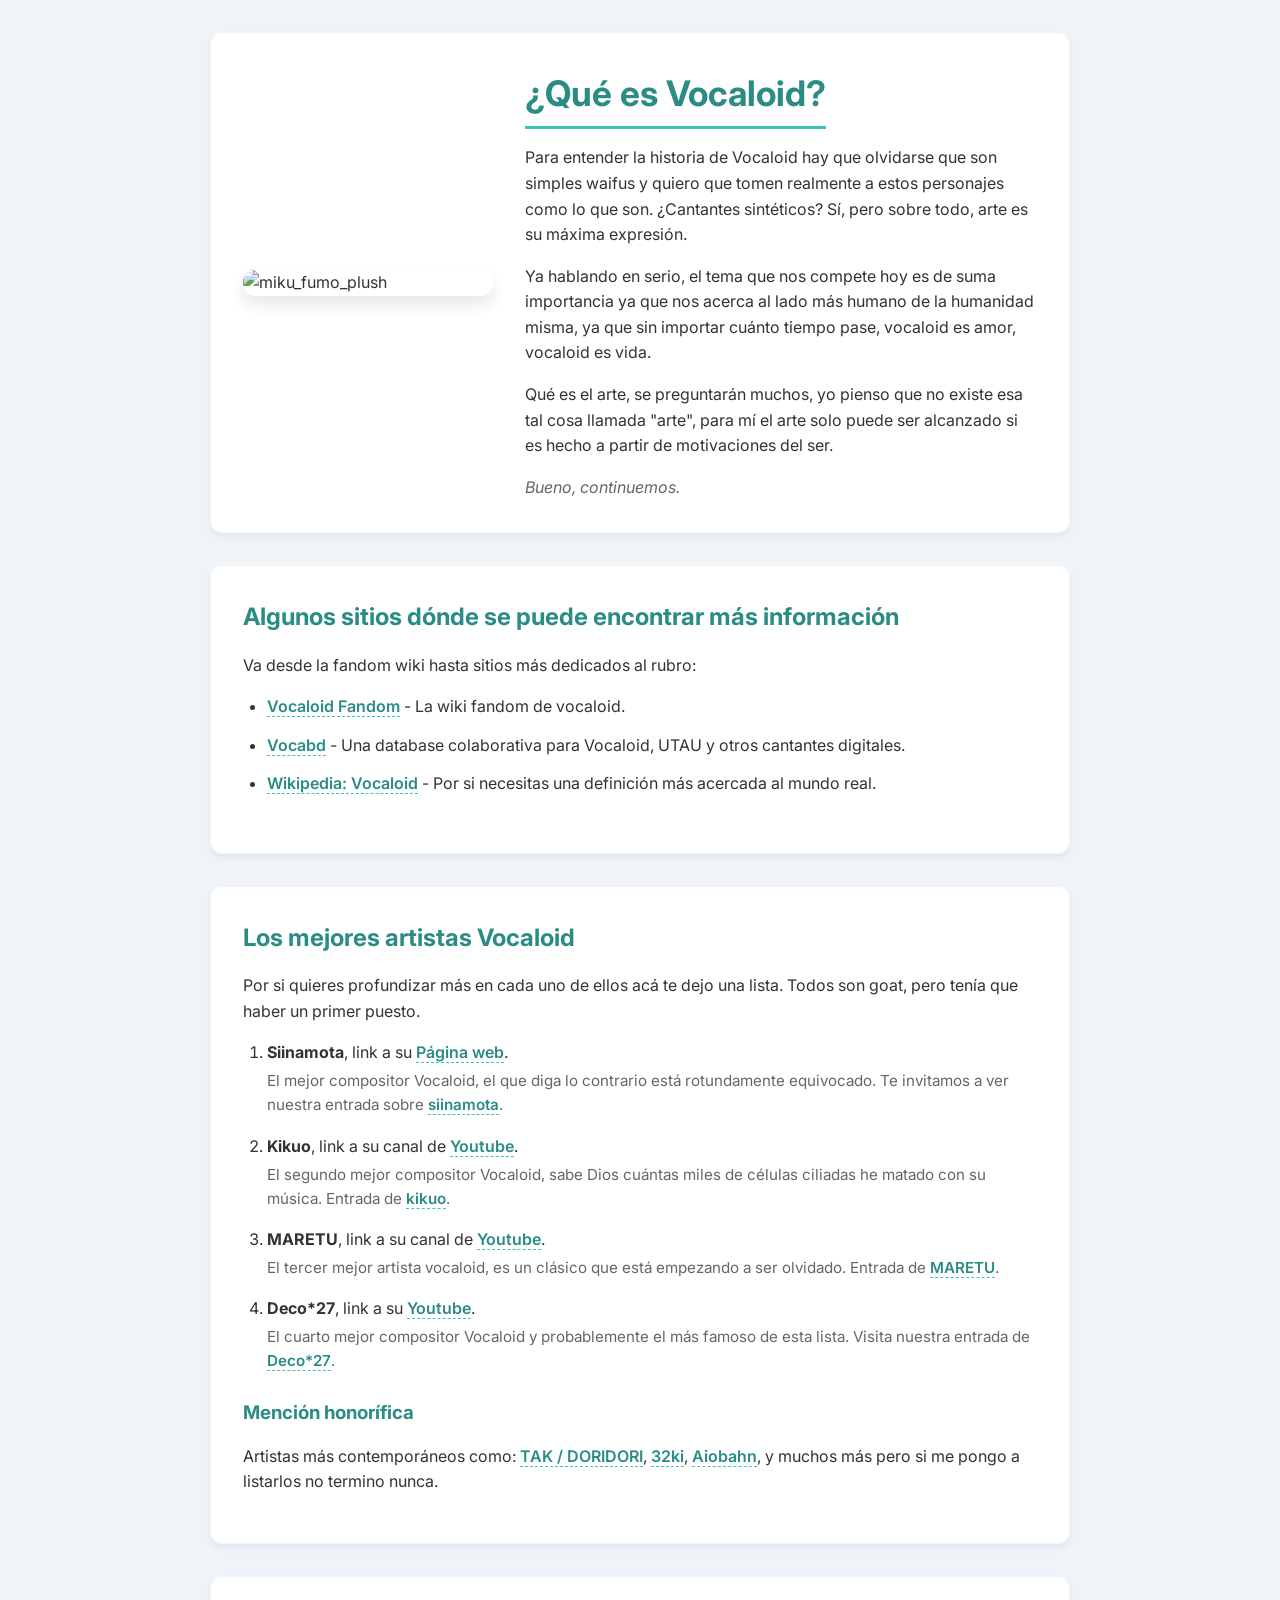
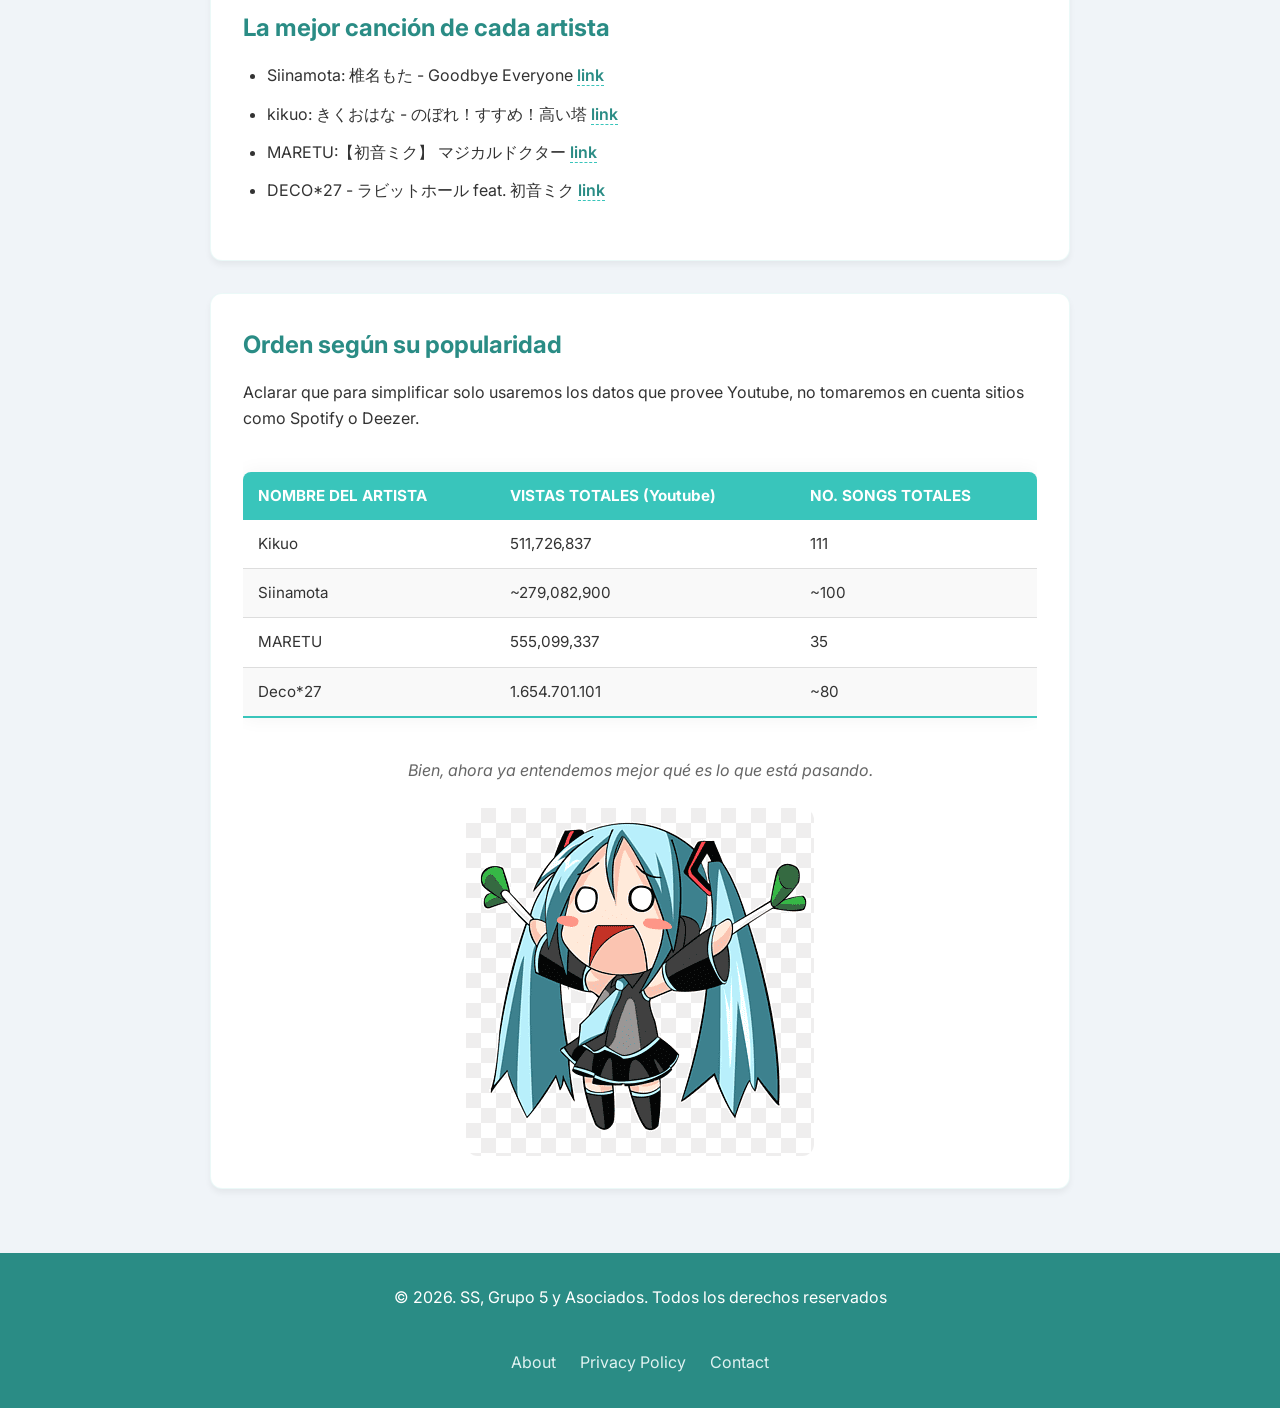
==== commit 957c2208: "last changes" ====
--- a/index.html
+++ b/index.html
@@ -57,7 +57,7 @@
         </ol>
 
         <h3>Mención honorífica</h3>
-        <p class="estilo-link">Artistas más contemporáneos como: <a href="https://youtube.com/@deco27?si=G-2xXk_pP5CT18aL">Deco*27</a>, <a href="https://youtube.com/@32ki_may?si=hazsgiJg9Bcw5jOr">32ki</a>, <a href="https://youtube.com/@aiobahn?si=n6Zbb8cbaQxRWvG4">Aiobahn</a>, y muchos más pero si me pongo a listarlos no termino nunca.</p>
+        <p class="estilo-link">Artistas más contemporáneos como: <a href="https://youtube.com/@tak_drdr?si=p5YJDIz0o--8saGw">TAK / DORIDORI</a>, <a href="https://youtube.com/@32ki_may?si=hazsgiJg9Bcw5jOr">32ki</a>, <a href="https://youtube.com/@aiobahn?si=n6Zbb8cbaQxRWvG4">Aiobahn</a>, y muchos más pero si me pongo a listarlos no termino nunca.</p>
       </section>
 
       <section class="content box">
